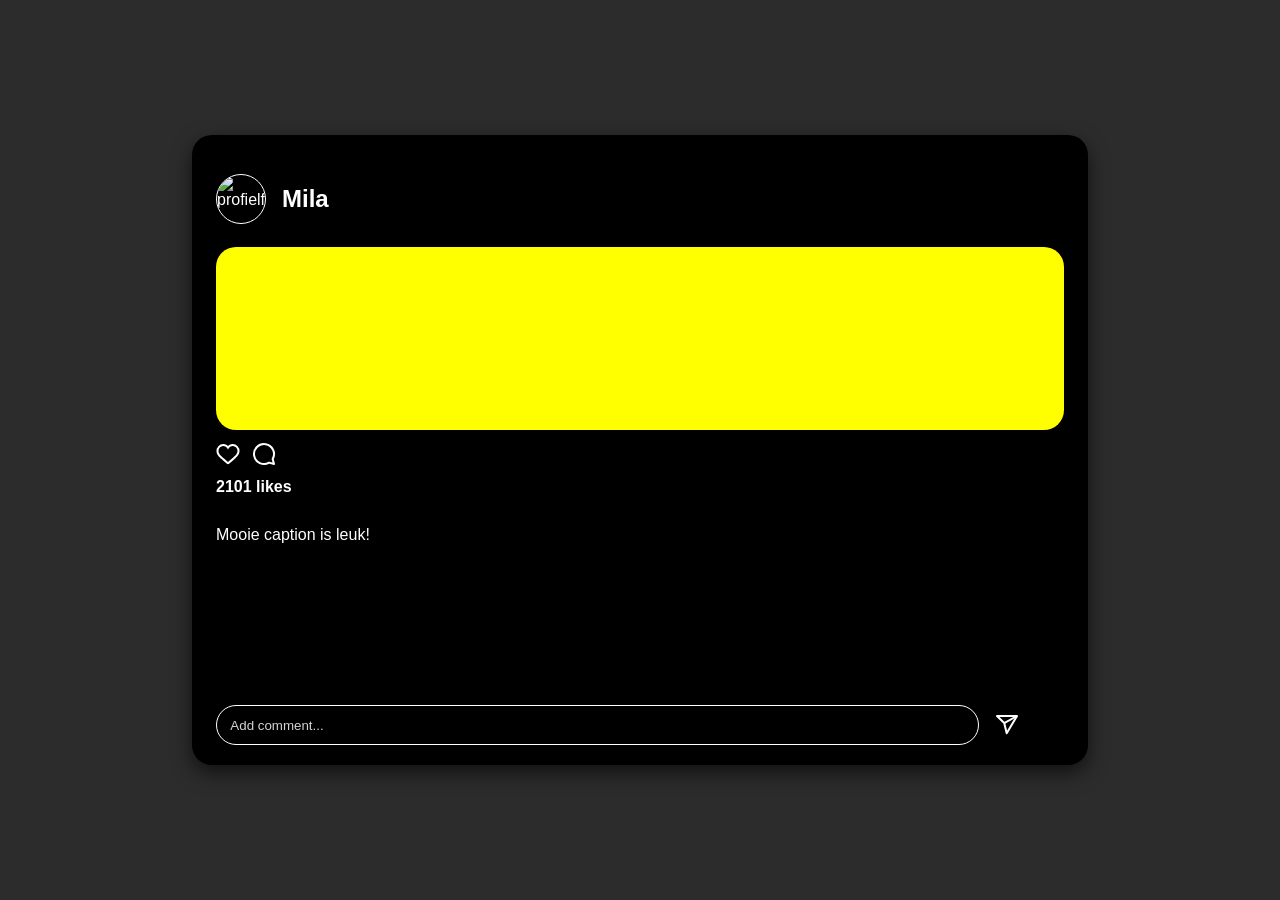
==== index.html @ 15894396 "new concept prototype instagrampost simpel" ====
<!DOCTYPE html>
<html lang="en">

<head>
    <meta charset="UTF-8">
    <meta name="author" content="MilaMassaro">
    <meta name="viewport" content="width=device-width, initial-scale=1">

    <link rel="icon" type="image/svg+xml" href="">

    <link href="./styles/style.css" rel="stylesheet">
    <script defer src="./scripts/script.js"></script>

    <title>Human Centred Design</title>
</head>

<body>

    <main>
        <section class="main-container">

            <section class="post-container">
                <div class="header">
                    <img class="pp" src="https://picsum.photos/100/100" alt="profielfoto">
                    <h2 class="name">Mila</h2>
                </div>
                
                <img class="post" src="https://images.seattletimes.com/wp-content/uploads/2023/10/10142023_impressions_195106.jpg?d=780x572" alt="">
                
                <div class="likes">
                    <svg class="heart" aria-label="Like" height="24" role="img" viewBox="0 0 24 24" width="24">
                        <title>Like</title>
                        <path d="M16.792 3.904A4.989 4.989 0 0 1 21.5 9.122c0 3.072-2.652 4.959-5.197 7.222-2.512 2.243-3.865 3.469-4.303 3.752-.477-.309-2.143-1.823-4.303-3.752C5.141 14.072 2.5 12.167 2.5 9.122a4.989 4.989 0 0 1 4.708-5.218 4.21 4.21 0 0 1 3.675 1.941c.84 1.175.98 1.763 1.12 1.763s.278-.588 1.11-1.766a4.17 4.17 0 0 1 3.679-1.938m0-2a6.04 6.04 0 0 0-4.797 2.127 6.052 6.052 0 0 0-4.787-2.127A6.985 6.985 0 0 0 .5 9.122c0 3.61 2.55 5.827 5.015 7.97.283.246.569.494.853.747l1.027.918a44.998 44.998 0 0 0 3.518 3.018 2 2 0 0 0 2.174 0 45.263 45.263 0 0 0 3.626-3.115l.922-.824c.293-.26.59-.519.885-.774 2.334-2.025 4.98-4.32 4.98-7.94a6.985 6.985 0 0 0-6.708-7.218Z"></path>
                    </svg>
                    <svg class="comment" aria-label="Comment" height="24" role="img" viewBox="0 0 24 24" width="24">
                        <title>Comment</title>
                        <path d="M20.656 17.008a9.993 9.993 0 1 0-3.59 3.615L22 22Z" fill="none" stroke-linejoin="round" stroke-width="2"></path>
                    </svg>
                </div>

                <p class="likes-count">2101 likes</p>

                <p class="caption">Mooie caption is leuk!</p>

                <div class="add-comment">
                    <label for="user-comment" class="user-comment">
                        <input type="text" id="user-comment" placeholder="Add comment...">
                    </label>

                    <svg aria-label="Share Post" class="x1lliihq x1n2onr6 x1roi4f4" fill="currentColor" height="24" role="img" viewBox="0 0 24 24" width="24">
                        <title>Share Post</title>
                        <line fill="none" stroke="currentColor" stroke-linejoin="round" stroke-width="2" x1="22" x2="9.218" y1="3" y2="10.083"></line>
                        <polygon fill="none" points="11.698 20.334 22 3.001 2 3.001 9.218 10.084 11.698 20.334" stroke="currentColor" stroke-linejoin="round" stroke-width="2"></polygon>
                    </svg>
                </div>
                
            </section>

        </section>
    </main>

</body>
---- styles/style.css ----
*,
*::before,
*::after {
  box-sizing: border-box;
  margin: 0;
}

main {
    background-color: #2c2c2c;
    color: white;
    font-family: sans-serif;
}

.main-container {
    display: flex;
    justify-content: center;
    align-items: center;
    height: 100svh;
}

.post-container {
    height: 70svh;
    width: 70vw;
    background-color: black;
    border-radius: 20px;
    padding: 1.5em;

    display: grid;
    grid-template-areas:
    "header"
    "post"
    "likes"
    "count"
    "caption"
    "comment";
    grid-template-rows: 5em 1fr 2em 2em 1fr 2em;
    gap: .5em;

    box-shadow: 0 8px 20px rgba(0, 0, 0, 0.6)
}

.header {
    grid-area: header;
    display: flex;
    align-items: center;
    gap: 1em;
    height: 5em;
    /* background-color: hotpink; */

    & .pp {
        border-radius: 50%;
        border: 1px solid white;
        width: 50px;
        height: 50px;
        object-fit: cover;
    }
}

.post {
    grid-area: post;
    border-radius: 20px;
    width: 100%;
    background-color: yellow;
}

.likes {
    grid-area: likes;
    display: flex;
    align-items: center;
    align-self: center;
    gap: .75em;
    height: 3em;

    & .heart {
        fill: white;
    }

    & .comment {
        stroke: white;
    }
}

.likes-count {
    grid-area: count;
    font-weight: bold;
    align-self: start;
}

.caption {
    grid-area: caption;
    padding-top: .5em;
}

.add-comment {
    grid-area: comment;
    display: flex;
    gap: 1em;
    align-items: center;

    & .user-comment {
        width: 90%;

        & input {
            width: 100%;
            height: 3em;
            background-color: transparent;
            border-radius: 20px;
            border: 1px solid white;
            padding: 1em;

            &::placeholder {
                color: lightgray;
            }
        }
    }
}
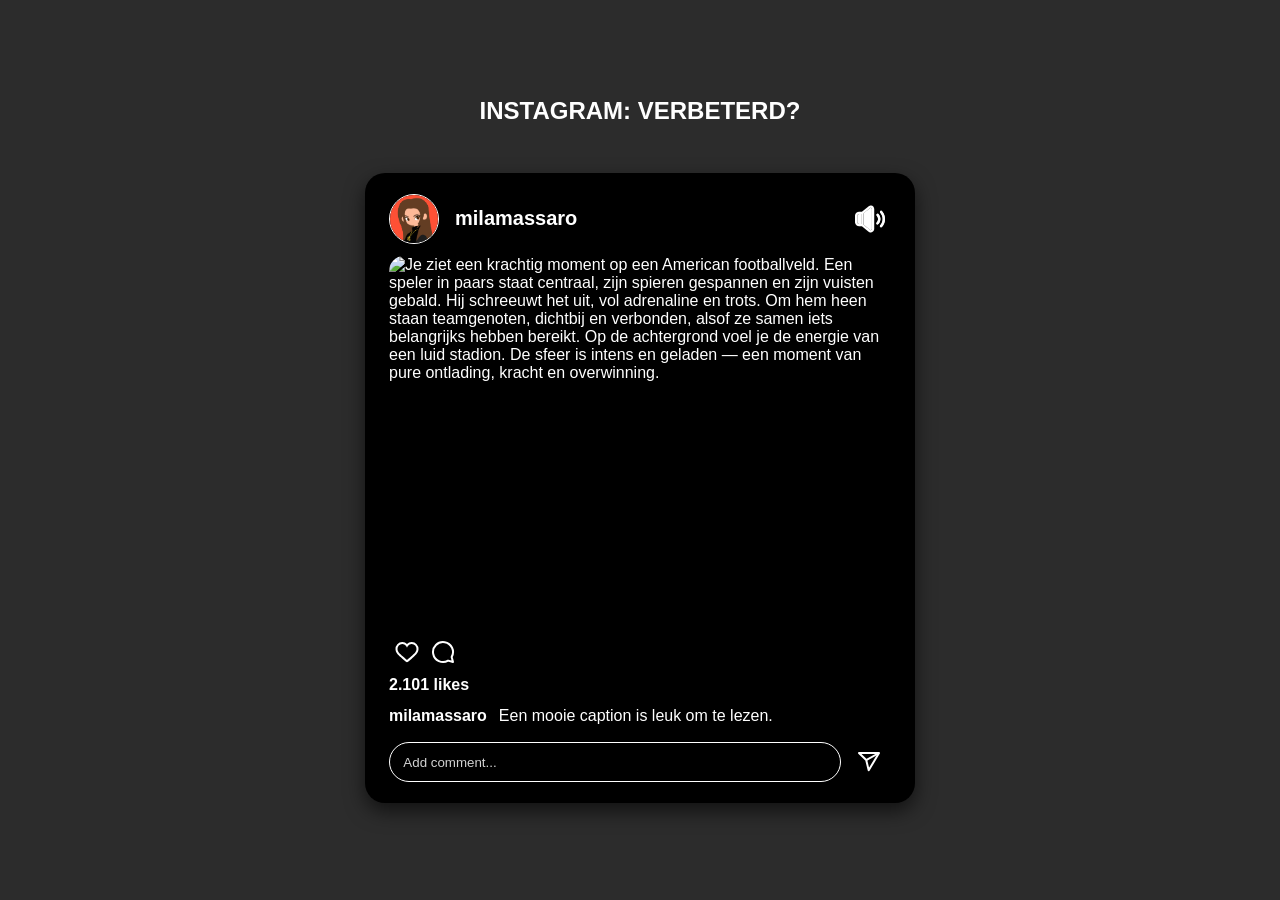
==== commit 786c5037: "add interaction audio, description toevoegen" ====
--- a/index.html
+++ b/index.html
@@ -18,29 +18,54 @@
 
     <main>
         <section class="main-container">
+            <h1>Instagram: verbeterd?</h1>
 
             <section class="post-container">
                 <div class="header">
-                    <img class="pp" src="https://picsum.photos/100/100" alt="profielfoto">
-                    <h2 class="name">Mila</h2>
+                    <img class="pp" src="./images/Mila Icon square 05032026.png" alt="profielfoto">
+                    <h2 class="name">milamassaro</h2>
+                    <button class="play-audio" aria-label="Beluister een uitgebreide beschrijving van deze afbeelding">
+                        <svg class="audio" xmlns="http://www.w3.org/2000/svg" viewBox="0 0 787.49 707.07">
+                            <g>
+                                <path class="cls-1" d="M705.48,563.85c107.88-117.3,109.42-298.99,4.07-416.49-12.17-13.57-31.71-13.97-43.71-2.84-12.85,11.92-12.76,30.68-1.37,43.58,83.63,94.74,82.4,238.35-1.81,332.56-11.23,12.57-12.33,30.41-.72,42.44s30.98,14.4,43.53.76ZM613.02,486.56c69.45-72.17,71.06-185.15,5.2-259.64-11.65-13.18-30.45-14.67-43.38-3.45s-13.99,30.19-2.2,43.52c45.27,51.21,44.13,127.76-3.13,177.36-12.24,12.84-12.53,31.96.39,43.93,11.85,10.98,30.34,11.56,43.12-1.72Z"/>
+                                <path d="M420.04,707.07h-13.24c-22.04-3.39-39.59-13.21-57.58-27.62l-167.87-134.4-67.8.07c-58.75.06-104.03-41.21-113.54-97.2v-189.15c0-55.5,60.23-96.96,109.98-97.04l71.4-.11L360.9,18.29C377.66,4.91,400.18-1.53,420.85.31c47.64,4.23,83.68,42.43,83.67,90.38l-.14,527.02c-.01,48.91-38.44,84.05-84.34,89.36ZM395.77,639.27c10.75,7.57,21.8,8.77,32.46,3.01,7.77-4.2,15.8-13.2,15.8-24.86V89.27c0-12.22-8.65-21.42-17.04-25.51-10.84-5.28-21.91-3.21-31.65,4.01l-173.37,138.75v293.64s173.8,139.1,173.8,139.1ZM111.6,484.47l49.81-.19V222.42s-50.19-.19-50.19-.19c-24.74-.1-50.02,19.42-50.12,46.09l-.62,164.46c-.11,28.88,22.23,51.81,51.11,51.7Z"/>
+                                <path d="M705.48,563.85c-12.55,13.65-32.49,10.69-43.53-.76-11.61-12.03-10.51-29.87.72-42.44,84.2-94.21,85.44-237.82,1.81-332.56-11.39-12.9-11.48-31.66,1.37-43.58,11.99-11.13,31.54-10.73,43.71,2.84,105.35,117.5,103.81,299.19-4.07,416.49Z"/>
+                                <path d="M613.02,486.56c-12.78,13.28-31.26,12.7-43.12,1.72-12.92-11.97-12.63-31.09-.39-43.93,47.26-49.6,48.4-126.15,3.13-177.36-11.78-13.33-10.54-32.47,2.2-43.52s31.73-9.72,43.38,3.45c65.86,74.49,64.26,187.47-5.2,259.64Z"/>
+                                <path class="cls-1" d="M395.77,639.27l-173.8-139.1V206.53s173.37-138.75,173.37-138.75c9.75-7.23,20.82-9.3,31.65-4.01,8.4,4.09,17.04,13.29,17.04,25.51v528.16c0,11.66-8.03,20.66-15.8,24.86-10.66,5.76-21.7,4.56-32.46-3.01Z"/>
+                                <path class="cls-1" d="M111.6,484.47c-28.88.11-51.22-22.82-51.11-51.7l.62-164.46c.1-26.66,25.38-46.18,50.12-46.09l50.19.19v261.86s-49.82.19-49.82.19Z"/>
+                            </g>
+                        </svg>
+                    </button>
+                    
                 </div>
                 
-                <img class="post" src="https://images.seattletimes.com/wp-content/uploads/2023/10/10142023_impressions_195106.jpg?d=780x572" alt="">
+                <img class="post" src="https://images.seattletimes.com/wp-content/uploads/2023/10/10142023_impressions_195106.jpg?d=780x572" alt="Je ziet een krachtig moment op een American footballveld. Een speler in paars staat centraal, zijn spieren gespannen en zijn vuisten gebald. Hij schreeuwt het uit, vol adrenaline en trots. Om hem heen staan teamgenoten, dichtbij en verbonden, alsof ze samen iets belangrijks hebben bereikt. Op de achtergrond voel je de energie van een luid stadion. De sfeer is intens en geladen — een moment van pure ontlading, kracht en overwinning.">
                 
-                <div class="likes">
-                    <svg class="heart" aria-label="Like" height="24" role="img" viewBox="0 0 24 24" width="24">
-                        <title>Like</title>
-                        <path d="M16.792 3.904A4.989 4.989 0 0 1 21.5 9.122c0 3.072-2.652 4.959-5.197 7.222-2.512 2.243-3.865 3.469-4.303 3.752-.477-.309-2.143-1.823-4.303-3.752C5.141 14.072 2.5 12.167 2.5 9.122a4.989 4.989 0 0 1 4.708-5.218 4.21 4.21 0 0 1 3.675 1.941c.84 1.175.98 1.763 1.12 1.763s.278-.588 1.11-1.766a4.17 4.17 0 0 1 3.679-1.938m0-2a6.04 6.04 0 0 0-4.797 2.127 6.052 6.052 0 0 0-4.787-2.127A6.985 6.985 0 0 0 .5 9.122c0 3.61 2.55 5.827 5.015 7.97.283.246.569.494.853.747l1.027.918a44.998 44.998 0 0 0 3.518 3.018 2 2 0 0 0 2.174 0 45.263 45.263 0 0 0 3.626-3.115l.922-.824c.293-.26.59-.519.885-.774 2.334-2.025 4.98-4.32 4.98-7.94a6.985 6.985 0 0 0-6.708-7.218Z"></path>
-                    </svg>
-                    <svg class="comment" aria-label="Comment" height="24" role="img" viewBox="0 0 24 24" width="24">
-                        <title>Comment</title>
-                        <path d="M20.656 17.008a9.993 9.993 0 1 0-3.59 3.615L22 22Z" fill="none" stroke-linejoin="round" stroke-width="2"></path>
-                    </svg>
+                <div class="likes-container">
+                    <div class="likes">
+                        <button class="heart-button" aria-label="Like deze foto">
+                            <svg class="heart" aria-label="Like" height="24" role="img" viewBox="0 0 24 24" width="24">
+                                <title>Like</title>
+                                <path d="M16.792 3.904A4.989 4.989 0 0 1 21.5 9.122c0 3.072-2.652 4.959-5.197 7.222-2.512 2.243-3.865 3.469-4.303 3.752-.477-.309-2.143-1.823-4.303-3.752C5.141 14.072 2.5 12.167 2.5 9.122a4.989 4.989 0 0 1 4.708-5.218 4.21 4.21 0 0 1 3.675 1.941c.84 1.175.98 1.763 1.12 1.763s.278-.588 1.11-1.766a4.17 4.17 0 0 1 3.679-1.938m0-2a6.04 6.04 0 0 0-4.797 2.127 6.052 6.052 0 0 0-4.787-2.127A6.985 6.985 0 0 0 .5 9.122c0 3.61 2.55 5.827 5.015 7.97.283.246.569.494.853.747l1.027.918a44.998 44.998 0 0 0 3.518 3.018 2 2 0 0 0 2.174 0 45.263 45.263 0 0 0 3.626-3.115l.922-.824c.293-.26.59-.519.885-.774 2.334-2.025 4.98-4.32 4.98-7.94a6.985 6.985 0 0 0-6.708-7.218Z"></path>
+                            </svg>
+                        </button>
+                        <button class="comment-button" aria-label="Voeg een reactie toe">
+                            <svg class="comment" aria-label="Comment" height="24" role="img" viewBox="0 0 24 24" width="24">
+                                <title>Comment</title>
+                                <path d="M20.656 17.008a9.993 9.993 0 1 0-3.59 3.615L22 22Z" fill="none" stroke-linejoin="round" stroke-width="2"></path>
+                            </svg>
+                        </button>  
+                    </div>
+
+                    <p class="likes-count">2.101 likes</p>
+
                 </div>
 
-                <p class="likes-count">2101 likes</p>
-
-                <p class="caption">Mooie caption is leuk!</p>
+                <div class="caption">
+                    <p><strong>milamassaro</strong></p>
+                    <p>Een mooie caption is leuk om te lezen.</p>
+                </div>
+                
 
                 <div class="add-comment">
                     <label for="user-comment" class="user-comment">
--- a/styles/style.css
+++ b/styles/style.css
@@ -13,27 +13,35 @@
 
 .main-container {
     display: flex;
+    flex-direction: column;
+    gap: 3em;
     justify-content: center;
     align-items: center;
     height: 100svh;
 }
 
+h1 {
+    text-transform: uppercase;
+    text-align: center;
+}
+
 .post-container {
     height: 70svh;
     width: 70vw;
+    max-width: 550px;
+    min-width: 350px;
     background-color: black;
     border-radius: 20px;
-    padding: 1.5em;
+    padding: 1em 1.5em;
 
     display: grid;
     grid-template-areas:
     "header"
     "post"
-    "likes"
-    "count"
+    "likes-container"
     "caption"
     "comment";
-    grid-template-rows: 5em 1fr 2em 2em 1fr 2em;
+    grid-template-rows: auto 375px min-content auto auto;
     gap: .5em;
 
     box-shadow: 0 8px 20px rgba(0, 0, 0, 0.6)
@@ -44,8 +52,6 @@
     display: flex;
     align-items: center;
     gap: 1em;
-    height: 5em;
-    /* background-color: hotpink; */
 
     & .pp {
         border-radius: 50%;
@@ -54,22 +60,51 @@
         height: 50px;
         object-fit: cover;
     }
+
+    & h2 {
+        font-size: 1.25rem;
+    }
+
+    .play-audio {
+        background: none;
+        border: none;
+        margin-left: auto;
+
+        & .audio {
+            display: block;
+            fill: white;
+            stroke: white;
+
+            width: 30px;
+            height: 30px;
+        }
+    }
 }
 
 .post {
     grid-area: post;
-    border-radius: 20px;
+    display: block;
+    border-radius: 15px;
     width: 100%;
-    background-color: yellow;
+    height: 375px;
+    object-fit: cover;
+    
+}
+
+.likes-container {
+    grid-area: likes-container;
 }
 
 .likes {
-    grid-area: likes;
     display: flex;
     align-items: center;
     align-self: center;
-    gap: .75em;
-    height: 3em;
+
+    & .heart-button,
+    .comment-button {
+        background: none;
+        border: none;
+    }
 
     & .heart {
         fill: white;
@@ -81,14 +116,16 @@
 }
 
 .likes-count {
-    grid-area: count;
     font-weight: bold;
-    align-self: start;
+    align-self: center;
+    padding-top: .5em;
 }
 
 .caption {
     grid-area: caption;
-    padding-top: .5em;
+    display: flex;
+    align-items: center;
+    gap: .75em;
 }
 
 .add-comment {
@@ -101,6 +138,7 @@
         width: 90%;
 
         & input {
+            color: white;
             width: 100%;
             height: 3em;
             background-color: transparent;
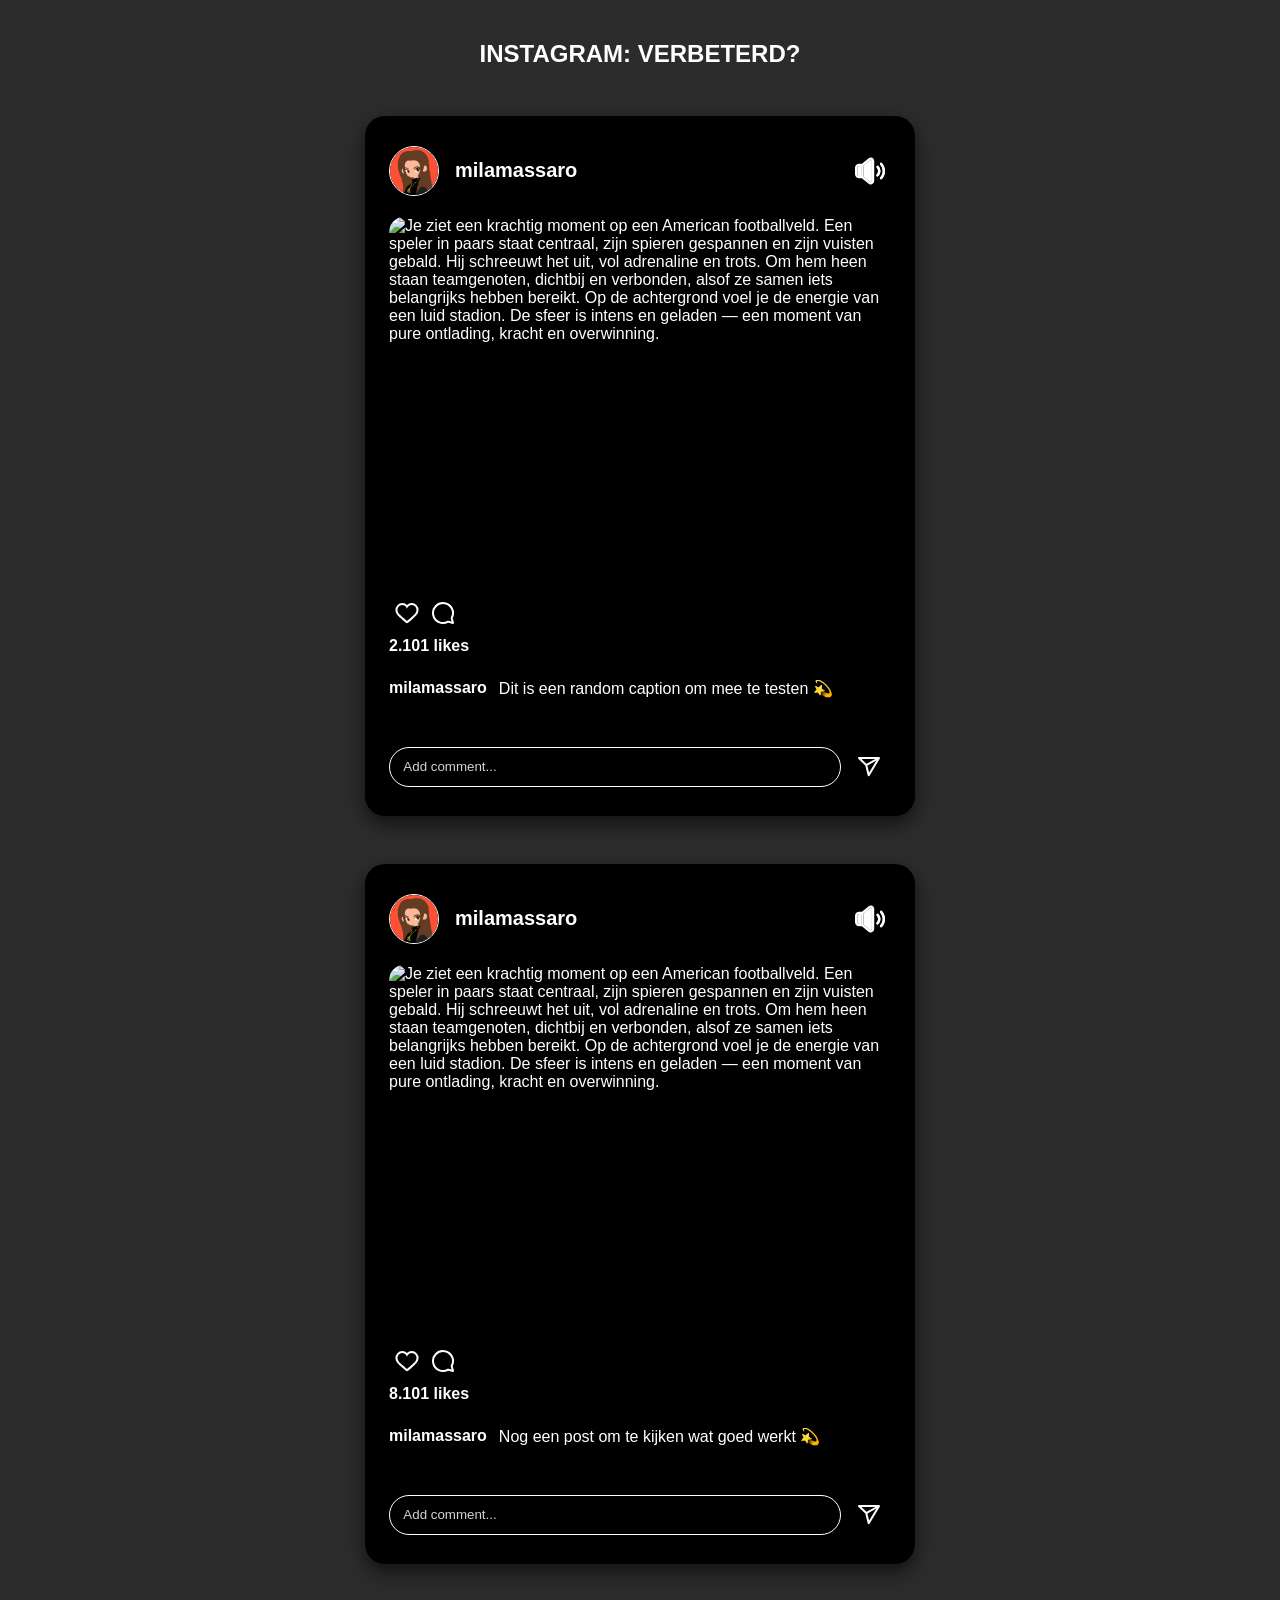
==== commit f50026db: "update" ====
--- a/index.html
+++ b/index.html
@@ -63,7 +63,69 @@
 
                 <div class="caption">
                     <p><strong>milamassaro</strong></p>
-                    <p>Een mooie caption is leuk om te lezen.</p>
+                    <p>Dit is een random caption om mee te testen 💫</p>
+                </div>
+                
+
+                <div class="add-comment">
+                    <label for="user-comment" class="user-comment">
+                        <input type="text" id="user-comment" placeholder="Add comment...">
+                    </label>
+
+                    <svg aria-label="Share Post" class="x1lliihq x1n2onr6 x1roi4f4" fill="currentColor" height="24" role="img" viewBox="0 0 24 24" width="24">
+                        <title>Share Post</title>
+                        <line fill="none" stroke="currentColor" stroke-linejoin="round" stroke-width="2" x1="22" x2="9.218" y1="3" y2="10.083"></line>
+                        <polygon fill="none" points="11.698 20.334 22 3.001 2 3.001 9.218 10.084 11.698 20.334" stroke="currentColor" stroke-linejoin="round" stroke-width="2"></polygon>
+                    </svg>
+                </div>
+                
+            </section>
+
+
+            <section class="post-container">
+                <div class="header">
+                    <img class="pp" src="./images/Mila Icon square 05032026.png" alt="profielfoto">
+                    <h2 class="name">milamassaro</h2>
+                    <button class="play-audio" aria-label="Beluister een uitgebreide beschrijving van deze afbeelding">
+                        <svg class="audio" xmlns="http://www.w3.org/2000/svg" viewBox="0 0 787.49 707.07">
+                            <g>
+                                <path class="cls-1" d="M705.48,563.85c107.88-117.3,109.42-298.99,4.07-416.49-12.17-13.57-31.71-13.97-43.71-2.84-12.85,11.92-12.76,30.68-1.37,43.58,83.63,94.74,82.4,238.35-1.81,332.56-11.23,12.57-12.33,30.41-.72,42.44s30.98,14.4,43.53.76ZM613.02,486.56c69.45-72.17,71.06-185.15,5.2-259.64-11.65-13.18-30.45-14.67-43.38-3.45s-13.99,30.19-2.2,43.52c45.27,51.21,44.13,127.76-3.13,177.36-12.24,12.84-12.53,31.96.39,43.93,11.85,10.98,30.34,11.56,43.12-1.72Z"/>
+                                <path d="M420.04,707.07h-13.24c-22.04-3.39-39.59-13.21-57.58-27.62l-167.87-134.4-67.8.07c-58.75.06-104.03-41.21-113.54-97.2v-189.15c0-55.5,60.23-96.96,109.98-97.04l71.4-.11L360.9,18.29C377.66,4.91,400.18-1.53,420.85.31c47.64,4.23,83.68,42.43,83.67,90.38l-.14,527.02c-.01,48.91-38.44,84.05-84.34,89.36ZM395.77,639.27c10.75,7.57,21.8,8.77,32.46,3.01,7.77-4.2,15.8-13.2,15.8-24.86V89.27c0-12.22-8.65-21.42-17.04-25.51-10.84-5.28-21.91-3.21-31.65,4.01l-173.37,138.75v293.64s173.8,139.1,173.8,139.1ZM111.6,484.47l49.81-.19V222.42s-50.19-.19-50.19-.19c-24.74-.1-50.02,19.42-50.12,46.09l-.62,164.46c-.11,28.88,22.23,51.81,51.11,51.7Z"/>
+                                <path d="M705.48,563.85c-12.55,13.65-32.49,10.69-43.53-.76-11.61-12.03-10.51-29.87.72-42.44,84.2-94.21,85.44-237.82,1.81-332.56-11.39-12.9-11.48-31.66,1.37-43.58,11.99-11.13,31.54-10.73,43.71,2.84,105.35,117.5,103.81,299.19-4.07,416.49Z"/>
+                                <path d="M613.02,486.56c-12.78,13.28-31.26,12.7-43.12,1.72-12.92-11.97-12.63-31.09-.39-43.93,47.26-49.6,48.4-126.15,3.13-177.36-11.78-13.33-10.54-32.47,2.2-43.52s31.73-9.72,43.38,3.45c65.86,74.49,64.26,187.47-5.2,259.64Z"/>
+                                <path class="cls-1" d="M395.77,639.27l-173.8-139.1V206.53s173.37-138.75,173.37-138.75c9.75-7.23,20.82-9.3,31.65-4.01,8.4,4.09,17.04,13.29,17.04,25.51v528.16c0,11.66-8.03,20.66-15.8,24.86-10.66,5.76-21.7,4.56-32.46-3.01Z"/>
+                                <path class="cls-1" d="M111.6,484.47c-28.88.11-51.22-22.82-51.11-51.7l.62-164.46c.1-26.66,25.38-46.18,50.12-46.09l50.19.19v261.86s-49.82.19-49.82.19Z"/>
+                            </g>
+                        </svg>
+                    </button>
+                    
+                </div>
+                
+                <img class="post" src="https://images.seattletimes.com/wp-content/uploads/2023/10/10142023_impressions_195106.jpg?d=780x572" alt="Je ziet een krachtig moment op een American footballveld. Een speler in paars staat centraal, zijn spieren gespannen en zijn vuisten gebald. Hij schreeuwt het uit, vol adrenaline en trots. Om hem heen staan teamgenoten, dichtbij en verbonden, alsof ze samen iets belangrijks hebben bereikt. Op de achtergrond voel je de energie van een luid stadion. De sfeer is intens en geladen — een moment van pure ontlading, kracht en overwinning.">
+                
+                <div class="likes-container">
+                    <div class="likes">
+                        <button class="heart-button" aria-label="Like deze foto">
+                            <svg class="heart" aria-label="Like" height="24" role="img" viewBox="0 0 24 24" width="24">
+                                <title>Like</title>
+                                <path d="M16.792 3.904A4.989 4.989 0 0 1 21.5 9.122c0 3.072-2.652 4.959-5.197 7.222-2.512 2.243-3.865 3.469-4.303 3.752-.477-.309-2.143-1.823-4.303-3.752C5.141 14.072 2.5 12.167 2.5 9.122a4.989 4.989 0 0 1 4.708-5.218 4.21 4.21 0 0 1 3.675 1.941c.84 1.175.98 1.763 1.12 1.763s.278-.588 1.11-1.766a4.17 4.17 0 0 1 3.679-1.938m0-2a6.04 6.04 0 0 0-4.797 2.127 6.052 6.052 0 0 0-4.787-2.127A6.985 6.985 0 0 0 .5 9.122c0 3.61 2.55 5.827 5.015 7.97.283.246.569.494.853.747l1.027.918a44.998 44.998 0 0 0 3.518 3.018 2 2 0 0 0 2.174 0 45.263 45.263 0 0 0 3.626-3.115l.922-.824c.293-.26.59-.519.885-.774 2.334-2.025 4.98-4.32 4.98-7.94a6.985 6.985 0 0 0-6.708-7.218Z"></path>
+                            </svg>
+                        </button>
+                        <button class="comment-button" aria-label="Voeg een reactie toe">
+                            <svg class="comment" aria-label="Comment" height="24" role="img" viewBox="0 0 24 24" width="24">
+                                <title>Comment</title>
+                                <path d="M20.656 17.008a9.993 9.993 0 1 0-3.59 3.615L22 22Z" fill="none" stroke-linejoin="round" stroke-width="2"></path>
+                            </svg>
+                        </button>  
+                    </div>
+
+                    <p class="likes-count">8.101 likes</p>
+
+                </div>
+
+                <div class="caption">
+                    <p><strong>milamassaro</strong></p>
+                    <p>Nog een post om te kijken wat goed werkt 💫</p>
                 </div>
                 
 
--- a/styles/style.css
+++ b/styles/style.css
@@ -15,9 +15,9 @@
     display: flex;
     flex-direction: column;
     gap: 3em;
+    padding: 2.5em;
     justify-content: center;
     align-items: center;
-    height: 100svh;
 }
 
 h1 {
@@ -27,6 +27,7 @@
 
 .post-container {
     height: 70svh;
+    min-height: 700px;
     width: 70vw;
     max-width: 550px;
     min-width: 350px;
@@ -124,7 +125,8 @@
 .caption {
     grid-area: caption;
     display: flex;
-    align-items: center;
+    align-items: start;
+    margin-top: 1em;
     gap: .75em;
 }
 
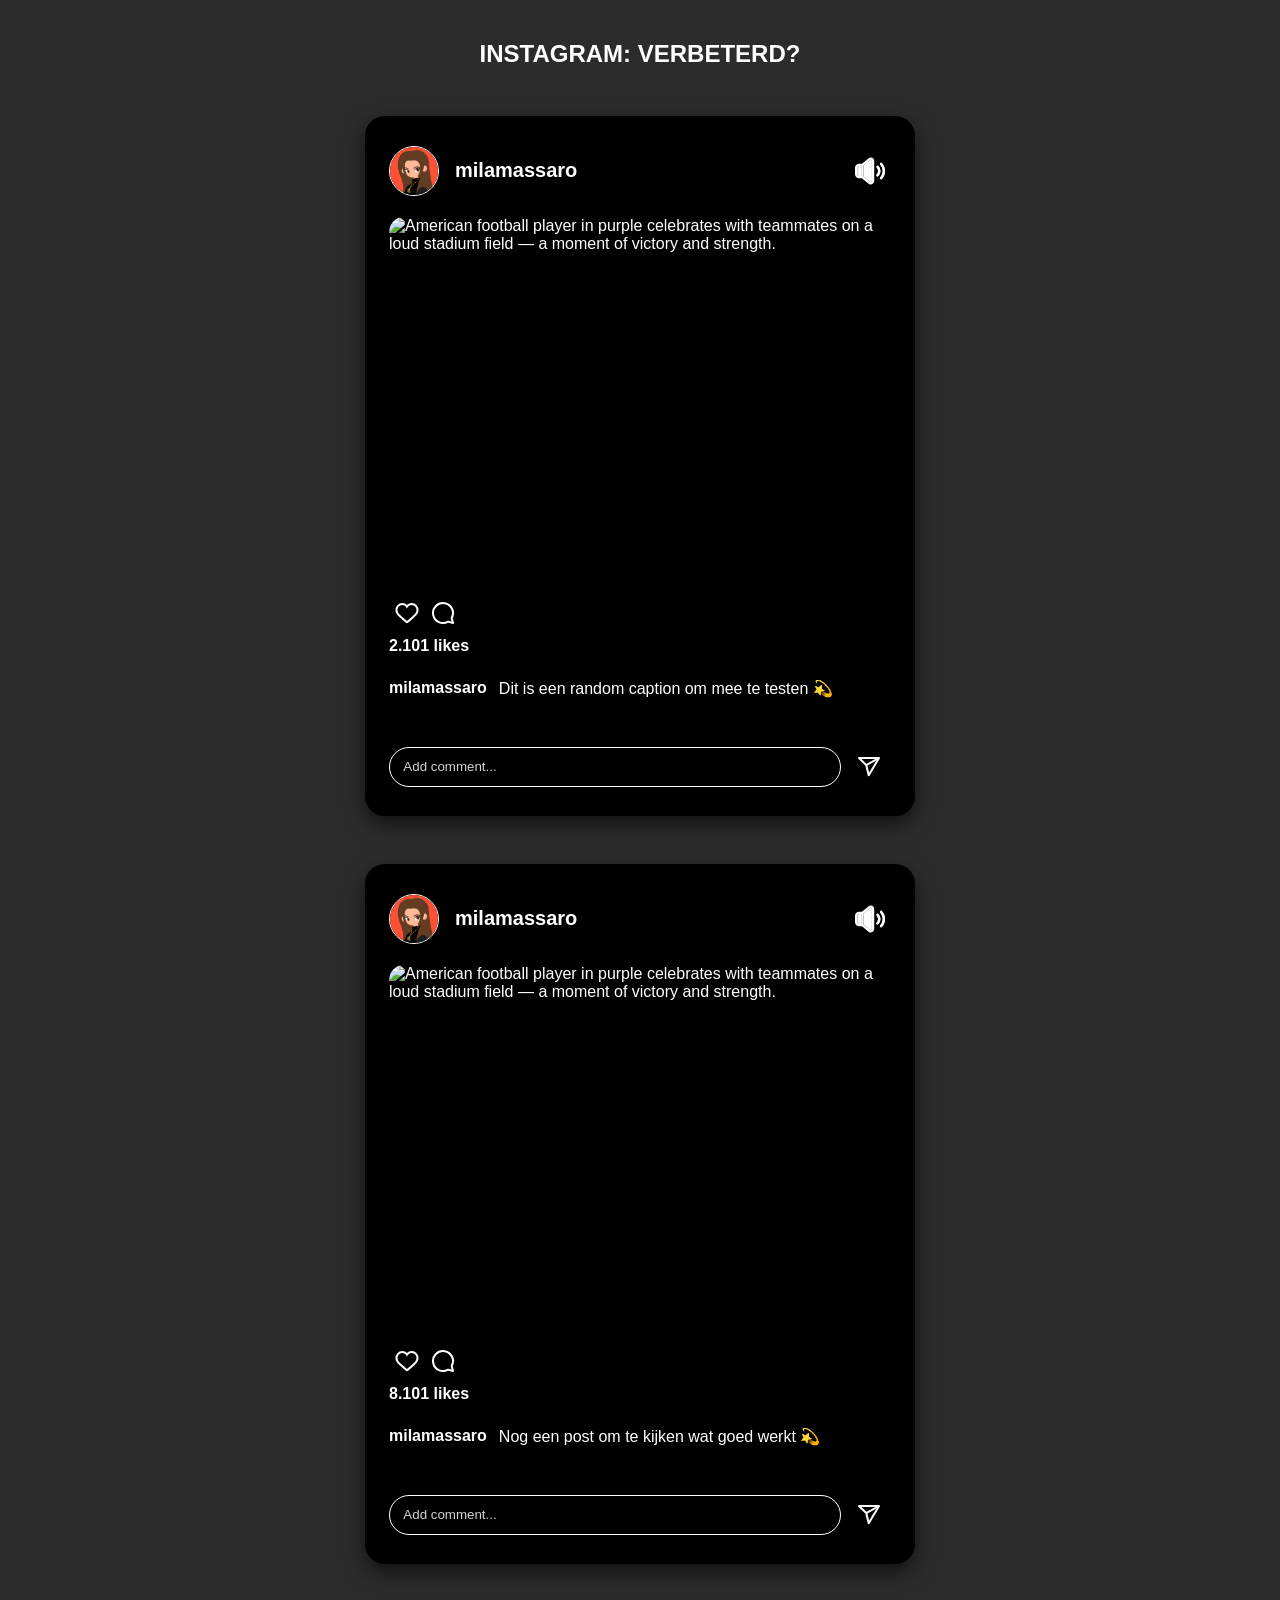
==== commit 1430df04: "Update index.html" ====
--- a/index.html
+++ b/index.html
@@ -39,7 +39,7 @@
                     
                 </div>
                 
-                <img class="post" src="https://images.seattletimes.com/wp-content/uploads/2023/10/10142023_impressions_195106.jpg?d=780x572" alt="Je ziet een krachtig moment op een American footballveld. Een speler in paars staat centraal, zijn spieren gespannen en zijn vuisten gebald. Hij schreeuwt het uit, vol adrenaline en trots. Om hem heen staan teamgenoten, dichtbij en verbonden, alsof ze samen iets belangrijks hebben bereikt. Op de achtergrond voel je de energie van een luid stadion. De sfeer is intens en geladen — een moment van pure ontlading, kracht en overwinning.">
+                <img class="post" src="https://images.seattletimes.com/wp-content/uploads/2023/10/10142023_impressions_195106.jpg?d=780x572" alt="American football player in purple celebrates with teammates on a loud stadium field — a moment of victory and strength.">
                 
                 <div class="likes-container">
                     <div class="likes">
@@ -101,7 +101,7 @@
                     
                 </div>
                 
-                <img class="post" src="https://images.seattletimes.com/wp-content/uploads/2023/10/10142023_impressions_195106.jpg?d=780x572" alt="Je ziet een krachtig moment op een American footballveld. Een speler in paars staat centraal, zijn spieren gespannen en zijn vuisten gebald. Hij schreeuwt het uit, vol adrenaline en trots. Om hem heen staan teamgenoten, dichtbij en verbonden, alsof ze samen iets belangrijks hebben bereikt. Op de achtergrond voel je de energie van een luid stadion. De sfeer is intens en geladen — een moment van pure ontlading, kracht en overwinning.">
+                <img class="post" src="https://images.seattletimes.com/wp-content/uploads/2023/10/10142023_impressions_195106.jpg?d=780x572" alt="American football player in purple celebrates with teammates on a loud stadium field — a moment of victory and strength.">
                 
                 <div class="likes-container">
                     <div class="likes">
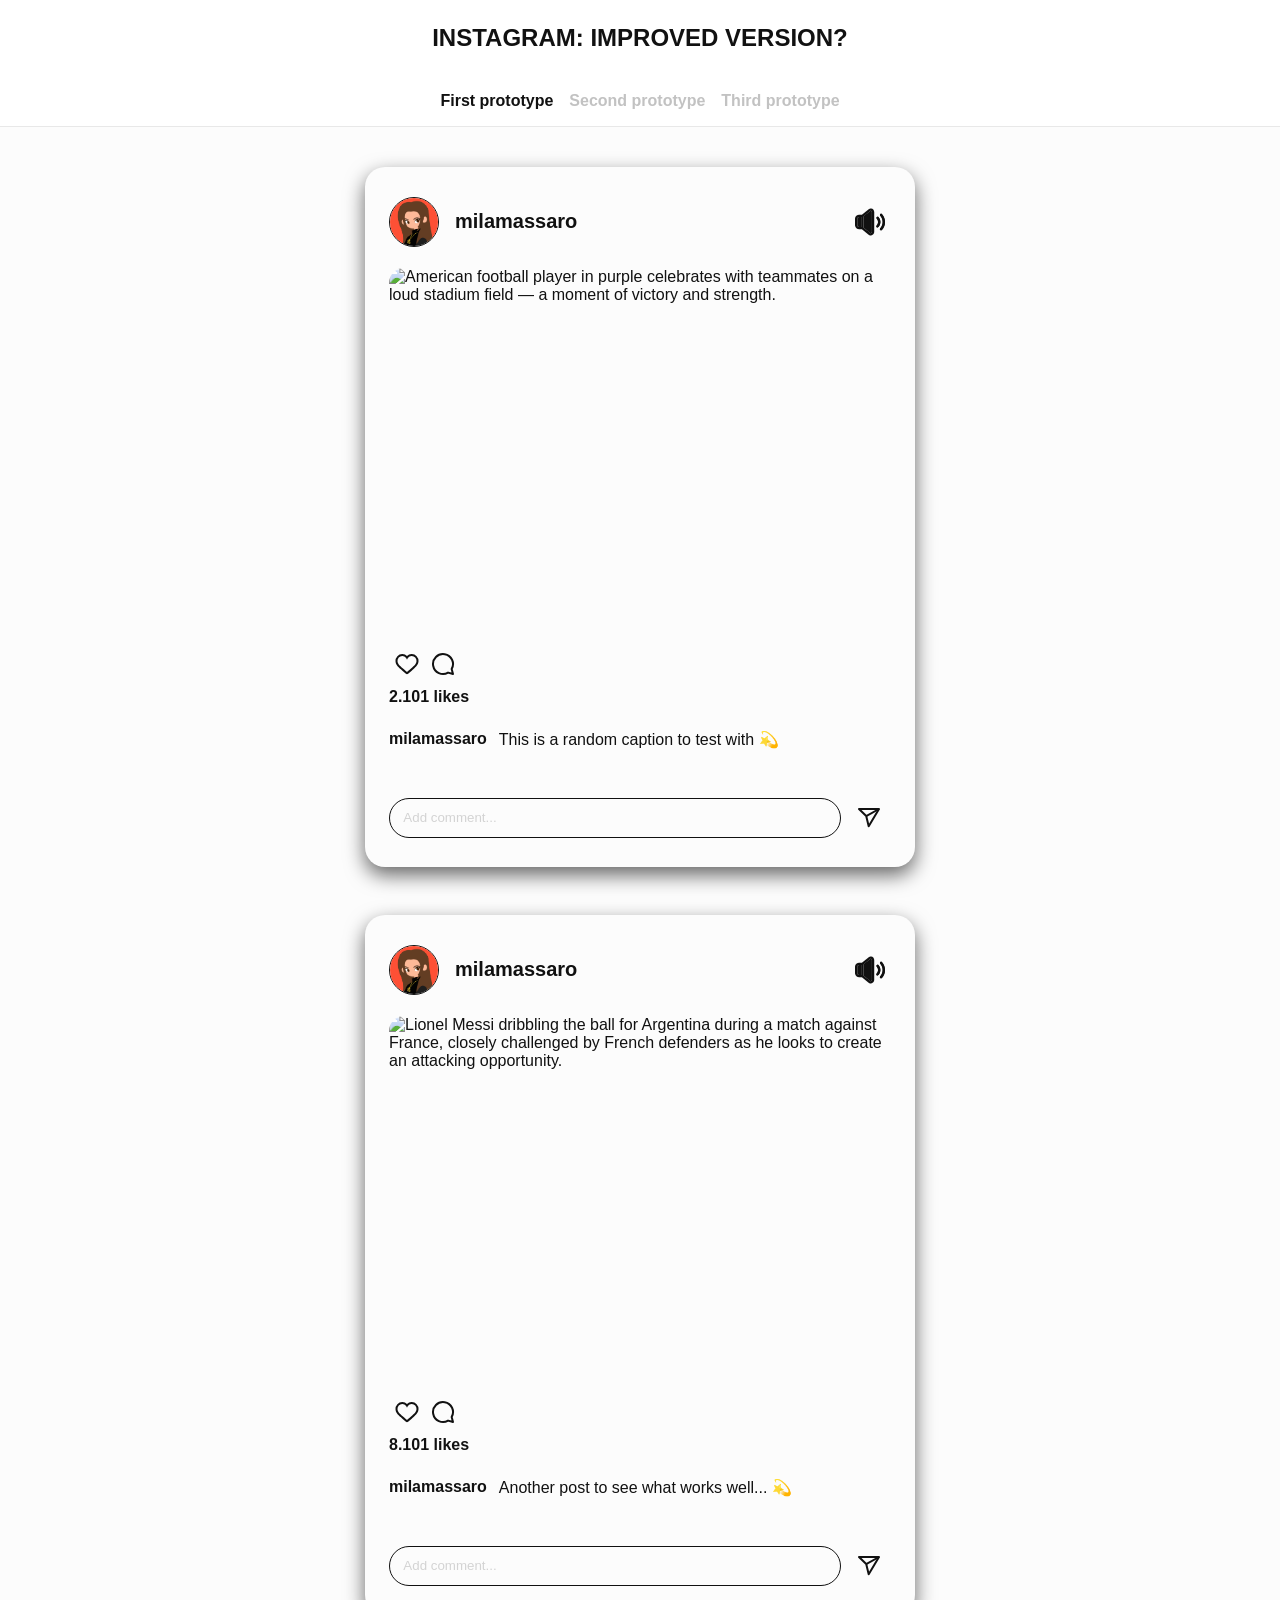
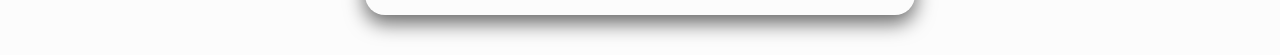
==== commit 035c283e: "chat bot" ====
--- a/index.html
+++ b/index.html
@@ -6,33 +6,49 @@
     <meta name="author" content="MilaMassaro">
     <meta name="viewport" content="width=device-width, initial-scale=1">
 
-    <link rel="icon" type="image/svg+xml" href="">
+    <link rel="icon" type="image/svg+xml" href="./images/favicon.png">
 
     <link href="./styles/style.css" rel="stylesheet">
     <script defer src="./scripts/script.js"></script>
 
-    <title>Human Centred Design</title>
+    <title>HCD - InSound</title>
 </head>
 
 <body>
+    <header>
+        <h1>Instagram: improved version?</h1>
+        <nav>
+            <ul>
+                <li>
+                    <a href="./index.html">First prototype</a>
+                </li>
+                <li>
+                    <a href="./secondprototype.html">Second prototype</a>
+                </li>
+                <li>
+                    <a href="./thirdprototype.html">Third prototype</a>
+                </li>
+            </ul>
+        </nav>
+    </header>
 
     <main>
+
         <section class="main-container">
-            <h1>Instagram: verbeterd?</h1>
 
             <section class="post-container">
                 <div class="header">
-                    <img class="pp" src="./images/Mila Icon square 05032026.png" alt="profielfoto">
+                    <img class="pp" src="./images/Mila Icon square 05032026.png" alt="profile picture">
                     <h2 class="name">milamassaro</h2>
-                    <button class="play-audio" aria-label="Beluister een uitgebreide beschrijving van deze afbeelding">
+                    <button class="play-audio" aria-label="Listen to the extensive description of the image">
                         <svg class="audio" xmlns="http://www.w3.org/2000/svg" viewBox="0 0 787.49 707.07">
                             <g>
-                                <path class="cls-1" d="M705.48,563.85c107.88-117.3,109.42-298.99,4.07-416.49-12.17-13.57-31.71-13.97-43.71-2.84-12.85,11.92-12.76,30.68-1.37,43.58,83.63,94.74,82.4,238.35-1.81,332.56-11.23,12.57-12.33,30.41-.72,42.44s30.98,14.4,43.53.76ZM613.02,486.56c69.45-72.17,71.06-185.15,5.2-259.64-11.65-13.18-30.45-14.67-43.38-3.45s-13.99,30.19-2.2,43.52c45.27,51.21,44.13,127.76-3.13,177.36-12.24,12.84-12.53,31.96.39,43.93,11.85,10.98,30.34,11.56,43.12-1.72Z"/>
+                                <path d="M705.48,563.85c107.88-117.3,109.42-298.99,4.07-416.49-12.17-13.57-31.71-13.97-43.71-2.84-12.85,11.92-12.76,30.68-1.37,43.58,83.63,94.74,82.4,238.35-1.81,332.56-11.23,12.57-12.33,30.41-.72,42.44s30.98,14.4,43.53.76ZM613.02,486.56c69.45-72.17,71.06-185.15,5.2-259.64-11.65-13.18-30.45-14.67-43.38-3.45s-13.99,30.19-2.2,43.52c45.27,51.21,44.13,127.76-3.13,177.36-12.24,12.84-12.53,31.96.39,43.93,11.85,10.98,30.34,11.56,43.12-1.72Z"/>
                                 <path d="M420.04,707.07h-13.24c-22.04-3.39-39.59-13.21-57.58-27.62l-167.87-134.4-67.8.07c-58.75.06-104.03-41.21-113.54-97.2v-189.15c0-55.5,60.23-96.96,109.98-97.04l71.4-.11L360.9,18.29C377.66,4.91,400.18-1.53,420.85.31c47.64,4.23,83.68,42.43,83.67,90.38l-.14,527.02c-.01,48.91-38.44,84.05-84.34,89.36ZM395.77,639.27c10.75,7.57,21.8,8.77,32.46,3.01,7.77-4.2,15.8-13.2,15.8-24.86V89.27c0-12.22-8.65-21.42-17.04-25.51-10.84-5.28-21.91-3.21-31.65,4.01l-173.37,138.75v293.64s173.8,139.1,173.8,139.1ZM111.6,484.47l49.81-.19V222.42s-50.19-.19-50.19-.19c-24.74-.1-50.02,19.42-50.12,46.09l-.62,164.46c-.11,28.88,22.23,51.81,51.11,51.7Z"/>
                                 <path d="M705.48,563.85c-12.55,13.65-32.49,10.69-43.53-.76-11.61-12.03-10.51-29.87.72-42.44,84.2-94.21,85.44-237.82,1.81-332.56-11.39-12.9-11.48-31.66,1.37-43.58,11.99-11.13,31.54-10.73,43.71,2.84,105.35,117.5,103.81,299.19-4.07,416.49Z"/>
                                 <path d="M613.02,486.56c-12.78,13.28-31.26,12.7-43.12,1.72-12.92-11.97-12.63-31.09-.39-43.93,47.26-49.6,48.4-126.15,3.13-177.36-11.78-13.33-10.54-32.47,2.2-43.52s31.73-9.72,43.38,3.45c65.86,74.49,64.26,187.47-5.2,259.64Z"/>
-                                <path class="cls-1" d="M395.77,639.27l-173.8-139.1V206.53s173.37-138.75,173.37-138.75c9.75-7.23,20.82-9.3,31.65-4.01,8.4,4.09,17.04,13.29,17.04,25.51v528.16c0,11.66-8.03,20.66-15.8,24.86-10.66,5.76-21.7,4.56-32.46-3.01Z"/>
-                                <path class="cls-1" d="M111.6,484.47c-28.88.11-51.22-22.82-51.11-51.7l.62-164.46c.1-26.66,25.38-46.18,50.12-46.09l50.19.19v261.86s-49.82.19-49.82.19Z"/>
+                                <path d="M395.77,639.27l-173.8-139.1V206.53s173.37-138.75,173.37-138.75c9.75-7.23,20.82-9.3,31.65-4.01,8.4,4.09,17.04,13.29,17.04,25.51v528.16c0,11.66-8.03,20.66-15.8,24.86-10.66,5.76-21.7,4.56-32.46-3.01Z"/>
+                                <path d="M111.6,484.47c-28.88.11-51.22-22.82-51.11-51.7l.62-164.46c.1-26.66,25.38-46.18,50.12-46.09l50.19.19v261.86s-49.82.19-49.82.19Z"/>
                             </g>
                         </svg>
                     </button>
@@ -43,13 +59,13 @@
                 
                 <div class="likes-container">
                     <div class="likes">
-                        <button class="heart-button" aria-label="Like deze foto">
+                        <button class="heart-button" aria-label="Like this picture">
                             <svg class="heart" aria-label="Like" height="24" role="img" viewBox="0 0 24 24" width="24">
                                 <title>Like</title>
                                 <path d="M16.792 3.904A4.989 4.989 0 0 1 21.5 9.122c0 3.072-2.652 4.959-5.197 7.222-2.512 2.243-3.865 3.469-4.303 3.752-.477-.309-2.143-1.823-4.303-3.752C5.141 14.072 2.5 12.167 2.5 9.122a4.989 4.989 0 0 1 4.708-5.218 4.21 4.21 0 0 1 3.675 1.941c.84 1.175.98 1.763 1.12 1.763s.278-.588 1.11-1.766a4.17 4.17 0 0 1 3.679-1.938m0-2a6.04 6.04 0 0 0-4.797 2.127 6.052 6.052 0 0 0-4.787-2.127A6.985 6.985 0 0 0 .5 9.122c0 3.61 2.55 5.827 5.015 7.97.283.246.569.494.853.747l1.027.918a44.998 44.998 0 0 0 3.518 3.018 2 2 0 0 0 2.174 0 45.263 45.263 0 0 0 3.626-3.115l.922-.824c.293-.26.59-.519.885-.774 2.334-2.025 4.98-4.32 4.98-7.94a6.985 6.985 0 0 0-6.708-7.218Z"></path>
                             </svg>
                         </button>
-                        <button class="comment-button" aria-label="Voeg een reactie toe">
+                        <button class="comment-button" aria-label="Comment to the picture">
                             <svg class="comment" aria-label="Comment" height="24" role="img" viewBox="0 0 24 24" width="24">
                                 <title>Comment</title>
                                 <path d="M20.656 17.008a9.993 9.993 0 1 0-3.59 3.615L22 22Z" fill="none" stroke-linejoin="round" stroke-width="2"></path>
@@ -63,7 +79,7 @@
 
                 <div class="caption">
                     <p><strong>milamassaro</strong></p>
-                    <p>Dit is een random caption om mee te testen 💫</p>
+                    <p>This is a random caption to test with 💫</p>
                 </div>
                 
 
@@ -89,19 +105,19 @@
                     <button class="play-audio" aria-label="Beluister een uitgebreide beschrijving van deze afbeelding">
                         <svg class="audio" xmlns="http://www.w3.org/2000/svg" viewBox="0 0 787.49 707.07">
                             <g>
-                                <path class="cls-1" d="M705.48,563.85c107.88-117.3,109.42-298.99,4.07-416.49-12.17-13.57-31.71-13.97-43.71-2.84-12.85,11.92-12.76,30.68-1.37,43.58,83.63,94.74,82.4,238.35-1.81,332.56-11.23,12.57-12.33,30.41-.72,42.44s30.98,14.4,43.53.76ZM613.02,486.56c69.45-72.17,71.06-185.15,5.2-259.64-11.65-13.18-30.45-14.67-43.38-3.45s-13.99,30.19-2.2,43.52c45.27,51.21,44.13,127.76-3.13,177.36-12.24,12.84-12.53,31.96.39,43.93,11.85,10.98,30.34,11.56,43.12-1.72Z"/>
+                                <path d="M705.48,563.85c107.88-117.3,109.42-298.99,4.07-416.49-12.17-13.57-31.71-13.97-43.71-2.84-12.85,11.92-12.76,30.68-1.37,43.58,83.63,94.74,82.4,238.35-1.81,332.56-11.23,12.57-12.33,30.41-.72,42.44s30.98,14.4,43.53.76ZM613.02,486.56c69.45-72.17,71.06-185.15,5.2-259.64-11.65-13.18-30.45-14.67-43.38-3.45s-13.99,30.19-2.2,43.52c45.27,51.21,44.13,127.76-3.13,177.36-12.24,12.84-12.53,31.96.39,43.93,11.85,10.98,30.34,11.56,43.12-1.72Z"/>
                                 <path d="M420.04,707.07h-13.24c-22.04-3.39-39.59-13.21-57.58-27.62l-167.87-134.4-67.8.07c-58.75.06-104.03-41.21-113.54-97.2v-189.15c0-55.5,60.23-96.96,109.98-97.04l71.4-.11L360.9,18.29C377.66,4.91,400.18-1.53,420.85.31c47.64,4.23,83.68,42.43,83.67,90.38l-.14,527.02c-.01,48.91-38.44,84.05-84.34,89.36ZM395.77,639.27c10.75,7.57,21.8,8.77,32.46,3.01,7.77-4.2,15.8-13.2,15.8-24.86V89.27c0-12.22-8.65-21.42-17.04-25.51-10.84-5.28-21.91-3.21-31.65,4.01l-173.37,138.75v293.64s173.8,139.1,173.8,139.1ZM111.6,484.47l49.81-.19V222.42s-50.19-.19-50.19-.19c-24.74-.1-50.02,19.42-50.12,46.09l-.62,164.46c-.11,28.88,22.23,51.81,51.11,51.7Z"/>
                                 <path d="M705.48,563.85c-12.55,13.65-32.49,10.69-43.53-.76-11.61-12.03-10.51-29.87.72-42.44,84.2-94.21,85.44-237.82,1.81-332.56-11.39-12.9-11.48-31.66,1.37-43.58,11.99-11.13,31.54-10.73,43.71,2.84,105.35,117.5,103.81,299.19-4.07,416.49Z"/>
                                 <path d="M613.02,486.56c-12.78,13.28-31.26,12.7-43.12,1.72-12.92-11.97-12.63-31.09-.39-43.93,47.26-49.6,48.4-126.15,3.13-177.36-11.78-13.33-10.54-32.47,2.2-43.52s31.73-9.72,43.38,3.45c65.86,74.49,64.26,187.47-5.2,259.64Z"/>
-                                <path class="cls-1" d="M395.77,639.27l-173.8-139.1V206.53s173.37-138.75,173.37-138.75c9.75-7.23,20.82-9.3,31.65-4.01,8.4,4.09,17.04,13.29,17.04,25.51v528.16c0,11.66-8.03,20.66-15.8,24.86-10.66,5.76-21.7,4.56-32.46-3.01Z"/>
-                                <path class="cls-1" d="M111.6,484.47c-28.88.11-51.22-22.82-51.11-51.7l.62-164.46c.1-26.66,25.38-46.18,50.12-46.09l50.19.19v261.86s-49.82.19-49.82.19Z"/>
+                                <path d="M395.77,639.27l-173.8-139.1V206.53s173.37-138.75,173.37-138.75c9.75-7.23,20.82-9.3,31.65-4.01,8.4,4.09,17.04,13.29,17.04,25.51v528.16c0,11.66-8.03,20.66-15.8,24.86-10.66,5.76-21.7,4.56-32.46-3.01Z"/>
+                                <path d="M111.6,484.47c-28.88.11-51.22-22.82-51.11-51.7l.62-164.46c.1-26.66,25.38-46.18,50.12-46.09l50.19.19v261.86s-49.82.19-49.82.19Z"/>
                             </g>
                         </svg>
                     </button>
                     
                 </div>
                 
-                <img class="post" src="https://images.seattletimes.com/wp-content/uploads/2023/10/10142023_impressions_195106.jpg?d=780x572" alt="American football player in purple celebrates with teammates on a loud stadium field — a moment of victory and strength.">
+                <img class="post" src="https://static01.nyt.com/images/2020/09/25/sports/25soccer-nationalWEB1/merlin_177451008_91c7b66d-3c8a-4963-896e-54280f374b6d-superJumbo.jpg" alt="Lionel Messi dribbling the ball for Argentina during a match against France, closely challenged by French defenders as he looks to create an attacking opportunity.">
                 
                 <div class="likes-container">
                     <div class="likes">
@@ -125,7 +141,7 @@
 
                 <div class="caption">
                     <p><strong>milamassaro</strong></p>
-                    <p>Nog een post om te kijken wat goed werkt 💫</p>
+                    <p>Another post to see what works well... 💫</p>
                 </div>
                 
 
--- a/styles/style.css
+++ b/styles/style.css
@@ -5,10 +5,60 @@
   margin: 0;
 }
 
+:root {
+    --color-text-one: #111;
+    --color-text-two: #FCFCFC;
+    --color-text-three: rgb(194, 194, 194);
+    --color-bg: #FCFCFC;
+    --color-border: #111;
+    --color-icons: #111;
+    --color-buttons: rgb(253, 99, 163);
+    --color-details: rgb(232, 232, 232);
+}
+
+body {
+    font-family: sans-serif;
+    color: var(--color-text-one);
+}
+
 main {
-    background-color: #2c2c2c;
-    color: white;
-    font-family: sans-serif;
+    background-color: var(--color-bg);
+}
+
+
+h1 {
+    text-transform: uppercase;
+    text-align: start;
+    font-size: 1.5em;
+    margin: 1em;
+}
+
+header nav {
+    display: flex;
+    justify-content: center;
+    color: var(--color-text-one);
+    border-bottom: 1px solid var(--color-details);
+    padding: 1em 0;
+
+    & ul {
+        display: flex;
+        gap: 1em;
+        padding: 0;
+
+        & li {
+            list-style: none;
+        }
+
+        & a {
+            text-decoration: none;
+            color: var(--color-text-three);
+            font-weight: bold;
+        }
+    }
+
+    li:nth-of-type(1) a {
+        color: var(--color-text-one);
+    }
 }
 
 .main-container {
@@ -31,7 +81,7 @@
     width: 70vw;
     max-width: 550px;
     min-width: 350px;
-    background-color: black;
+    background-color: var(--color-bg);
     border-radius: 20px;
     padding: 1em 1.5em;
 
@@ -56,7 +106,7 @@
 
     & .pp {
         border-radius: 50%;
-        border: 1px solid white;
+        border: 1px solid var(--color-border);
         width: 50px;
         height: 50px;
         object-fit: cover;
@@ -73,8 +123,8 @@
 
         & .audio {
             display: block;
-            fill: white;
-            stroke: white;
+            fill: var(--color-icons);
+            stroke: var(--color-icons);
 
             width: 30px;
             height: 30px;
@@ -108,11 +158,11 @@
     }
 
     & .heart {
-        fill: white;
+        fill: var(--color-icons);
     }
 
     & .comment {
-        stroke: white;
+        stroke: var(--color-icons);
     }
 }
 
@@ -140,12 +190,12 @@
         width: 90%;
 
         & input {
-            color: white;
+            color: var(--color-border);
             width: 100%;
             height: 3em;
             background-color: transparent;
             border-radius: 20px;
-            border: 1px solid white;
+            border: 1px solid var(--color-border);
             padding: 1em;
 
             &::placeholder {
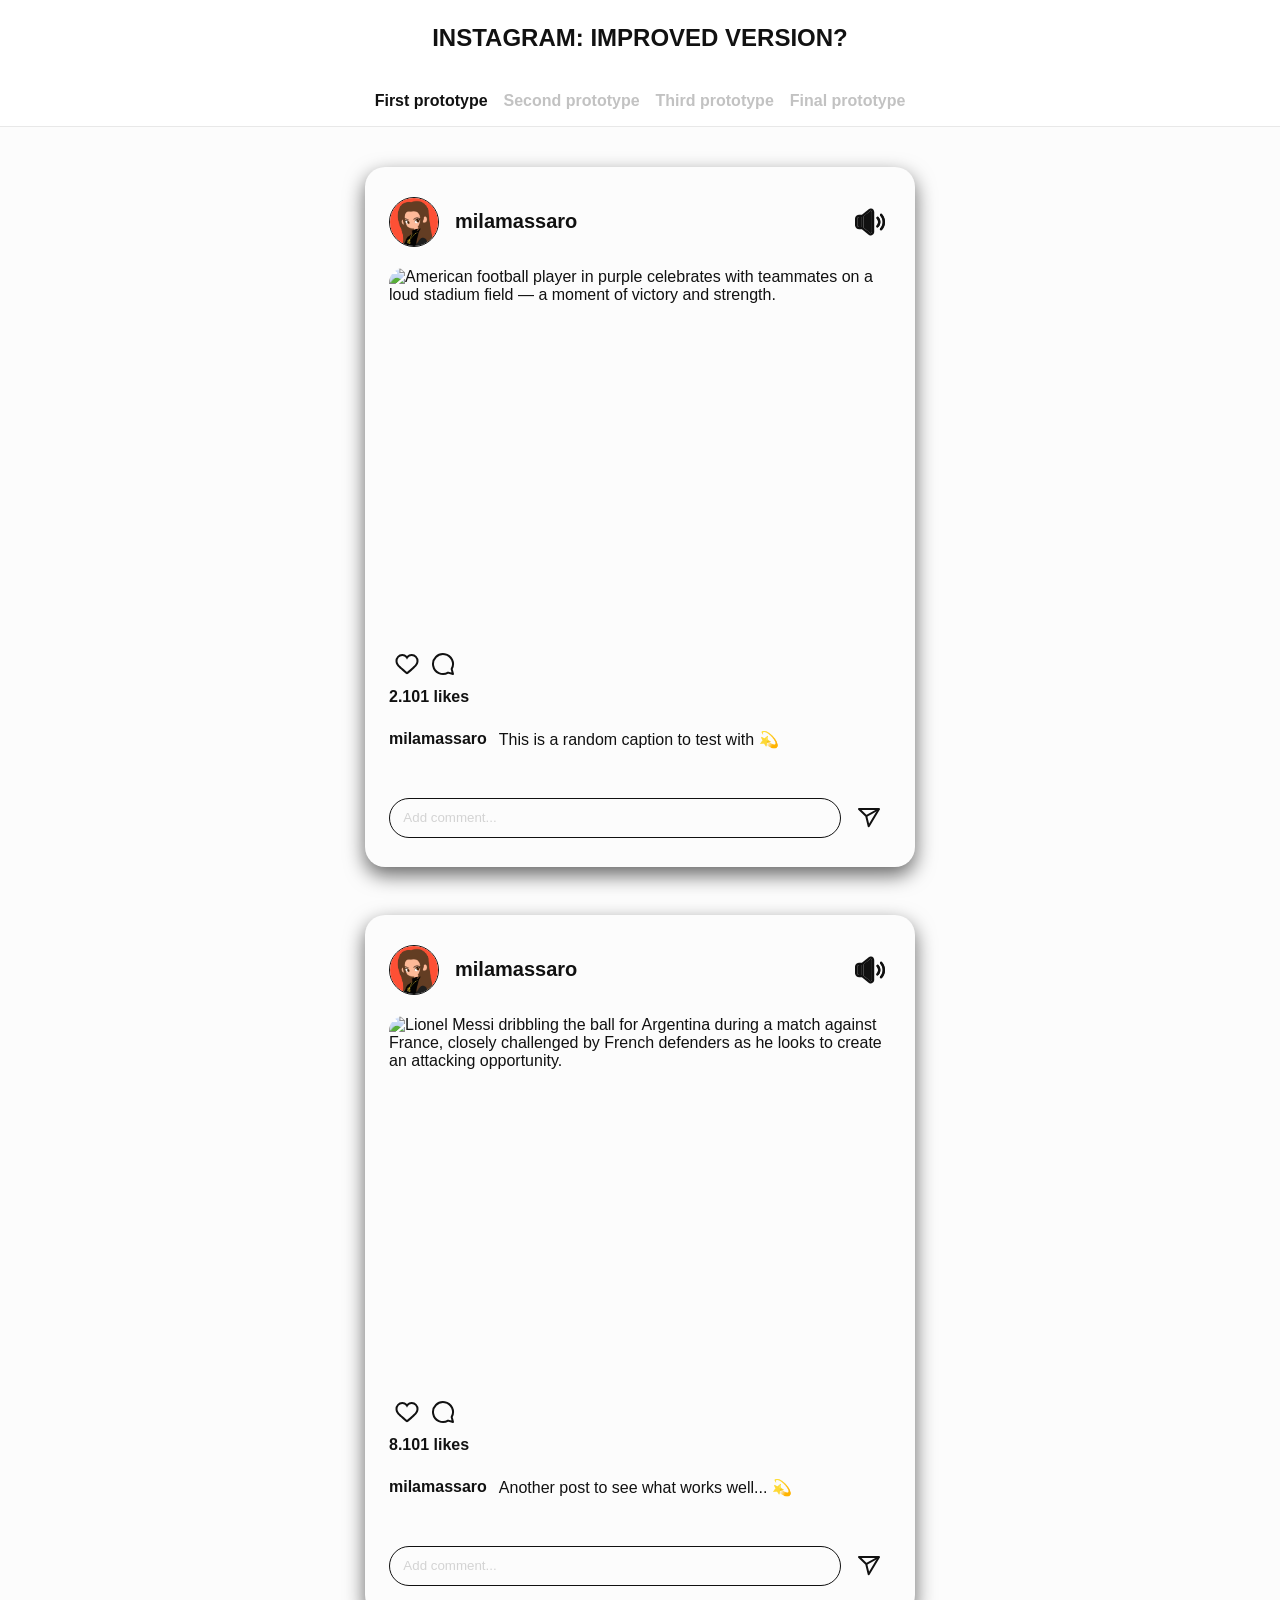
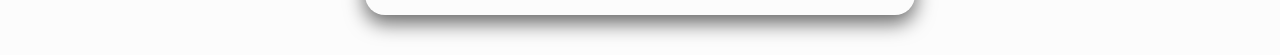
==== commit 39fe43ed: "last" ====
--- a/index.html
+++ b/index.html
@@ -27,6 +27,9 @@
                 </li>
                 <li>
                     <a href="./thirdprototype.html">Third prototype</a>
+                </li>
+                <li>
+                    <a href="./finalprototype.html">Final prototype</a>
                 </li>
             </ul>
         </nav>
